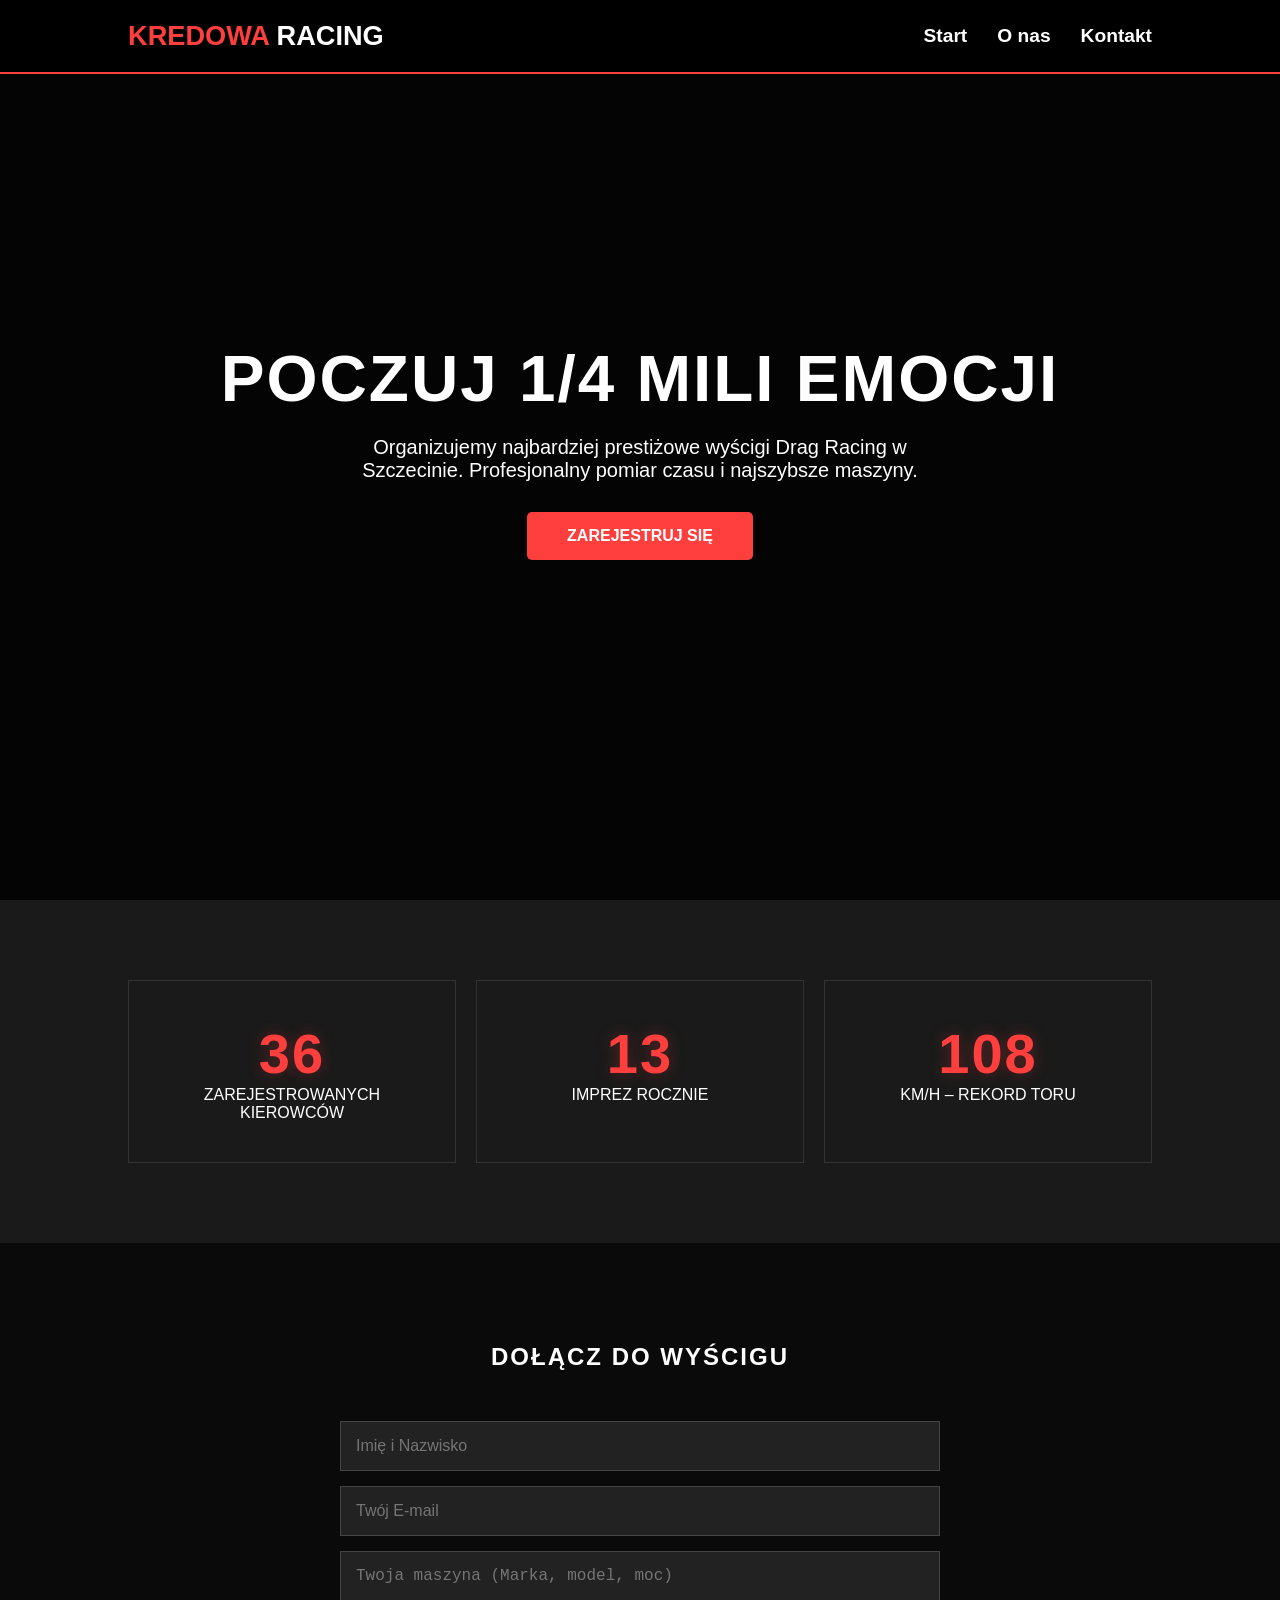
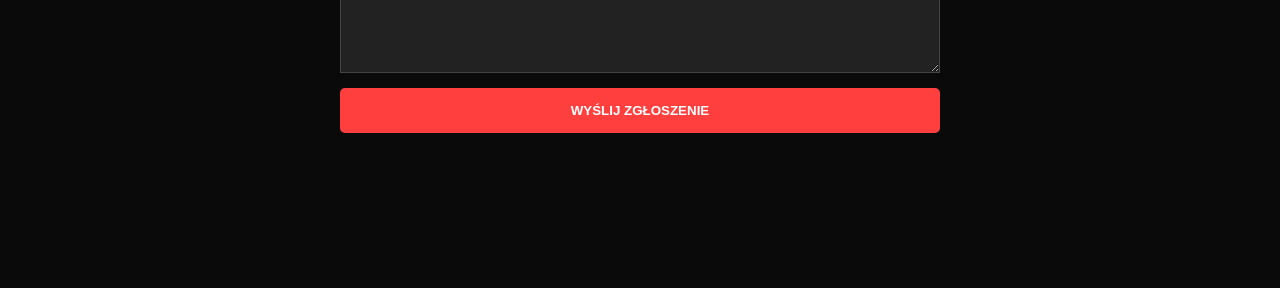
==== main.html @ 7c5ec3bd "Add files via upload" ====
<!DOCTYPE html>
<html lang="pl">
<head>
    <meta charset="UTF-8">
    <meta name="viewport" content="width=device-width, initial-scale=1.0">
    <title>KredowaRacing | Drag Racing Events</title>
    <link rel="icon" type="image/png" href="Images/logotrans.png">
    <link rel="stylesheet" href="style.css">
</head>
<body>

    <nav>
        <div class="logo">KREDOWA<span> RACING</span></div>
        <div class="hamburger" id="hamburger">
            <div class="bar"></div>
            <div class="bar"></div>
            <div class="bar"></div>
        </div>
        <ul class="nav-links">
            <li><a href="#home">Start</a></li>
            <li><a href="#stats">O nas</a></li>
            <li><a href="#contact">Kontakt</a></li>
        </ul>
    </nav>

    <section class="hero" id="home">
        <h1>Poczuj 1/4 Mili Emocji</h1>
        <p>Organizujemy najbardziej prestiżowe wyścigi Drag Racing w Szczecinie. Profesjonalny pomiar czasu i najszybsze maszyny.</p>
        <a href="#contact" class="btn">ZAREJESTRUJ SIĘ</a>
    </section>

    <section class="stats" id="stats">
        <div class="stat-card">
            <h2 class="counter" data-target="42">0</h2>
            <p>ZAREJESTROWANYCH KIEROWCÓW</p>
        </div>
        <div class="stat-card">
            <h2 class="counter" data-target="14">0</h2>
            <p>IMPREZ ROCZNIE</p>
        </div>
        <div class="stat-card">
            <h2 class="counter" data-target="210">0</h2>
            <p>KM/H – REKORD TORU</p>
        </div>
    </section>

    <section class="contact" id="contact">
        <h2>Dołącz do wyścigu</h2>
        <form id="racingForm">
            <input type="text" placeholder="Imię i Nazwisko" required>
            <input type="email" placeholder="Twój E-mail" required>
            <textarea rows="5" placeholder="Twoja maszyna (Marka, model, moc)"></textarea>
            <button type="submit" class="btn" style="border:none; cursor:pointer;">WYŚLIJ ZGŁOSZENIE</button>
        </form>
    </section>

    <script src="code.js"></script>
</body>
</html>
---- style.css ----
:root {
            --primary-color: #ff3e3e; /* Wyścigowa czerwień */
            --bg-dark: #0a0a0a;
            --text-light: #ffffff;
            --accent-gray: #1a1a1a;
        }

        * {
            margin: 0;
            padding: 0;
            box-sizing: border-box;
        }

        body {
            font-family: 'Roboto', sans-serif;
            background-color: var(--bg-dark);
            color: var(--text-light);
            overflow-x: hidden;
            scroll-behavior: smooth;
        }

        h1, h2, h3 {
            font-family: 'Orbitron', sans-serif;
            text-transform: uppercase;
            letter-spacing: 2px;
        }

        /* --- Nawigacja --- */
        nav {
            display: flex;
            justify-content: space-between;
            align-items: center;
            padding: 20px 10%;
            background: rgba(0, 0, 0, 0.95);
            position: fixed;
            width: 100%;
            z-index: 2000;
            border-bottom: 2px solid var(--primary-color);
        }

        .logo {
            font-size: 1.7rem;
            font-weight: bold;
            color: var(--primary-color);
        }

        .logo span {
            color: white;
        }

        .nav-links {
            display: flex;
            list-style: none;
        }

        .nav-links li {
            margin-left: 30px;
        }

        .nav-links a {
            text-decoration: none;
            color: white;
            font-size: 1.2rem;
            font-weight: bold;
            transition: 0.3s;
        }

        .nav-links a:hover {
            color: var(--primary-color);
        }

        /* Hamburger Icon */
        .hamburger {
            display: none;
            cursor: pointer;
            flex-direction: column;
            gap: 5px;
            z-index: 2100;
        }

        .bar {
            width: 30px;
            height: 3px;
            background-color: white;
            transition: 0.4s;
            border-radius: 2px;
        }

        /* --- Hero Section --- */
        .hero {
            height: 100vh;
            background: linear-gradient(rgba(0,0,0,0.6), rgba(0,0,0,0.6)), 
                        url('https://images.unsplash.com/photo-1532906623266-407493ad75fd?q=80&w=2070&auto=format&fit=crop') center/cover;
            display: flex;
            flex-direction: column;
            justify-content: center;
            align-items: center;
            text-align: center;
            padding: 20px;
        }

        .hero h1 {
            font-size: 4.1rem;
            margin-bottom: 20px;
            animation: fadeIn 1.5s ease-out;
        }

        .hero p {
            font-size: 1.25rem;
            max-width: 600px;
            margin-bottom: 30px;
        }

        .btn {
            padding: 15px 40px;
            background: var(--primary-color);
            color: white;
            text-decoration: none;
            font-weight: bold;
            border-radius: 5px;
            transition: transform 0.3s, box-shadow 0.3s;
            display: inline-block;
        }

        .btn:hover {
            transform: scale(1.1);
            box-shadow: 0 0 20px var(--primary-color);
        }

        /* --- Sekcja Statystyk --- */
        .stats {
            display: grid;
            grid-template-columns: repeat(auto-fit, minmax(250px, 1fr));
            gap: 20px;
            padding: 80px 10%;
            background: var(--accent-gray);
        }

        .stat-card {
            text-align: center;
            padding: 40px;
            border: 1px solid #333;
            transition: 0.3s;
        }

        .stat-card:hover {
            border-color: var(--primary-color);
            background: #222;
        }

        .stat-card h2 {
            font-size: 3.5rem;
            color: var(--primary-color);
            font-weight: 700;
            text-shadow: 0 0 15px rgba(255, 62, 62, 0.3);
        }

        /* --- Sekcja Kontakt --- */
        .contact {
            padding: 100px 10%;
            text-align: center;
        }

        form {
            max-width: 600px;
            margin: 50px auto;
            display: flex;
            flex-direction: column;
        }

        input, textarea {
            padding: 15px;
            margin-bottom: 15px;
            background: #222;
            border: 1px solid #444;
            color: white;
            font-size: 16px;
        }

        input:focus, textarea:focus {
            outline: none;
            border-color: var(--primary-color);
        }

        /* --- Responsywność --- */
        @media (max-width: 768px) {
            .hamburger {
                display: flex;
            }

            .nav-links {
                position: fixed;
                left: -100%;
                top: 0;
                flex-direction: column;
                background: rgba(10, 10, 10, 0.98);
                backdrop-filter: blur(15px);
                width: 100%;
                height: 100vh;
                justify-content: center;
                align-items: center;
                transition: 0.5s cubic-bezier(0.77, 0.2, 0.05, 1.0);
            }

            .nav-links.active {
                left: 0;
            }

            .nav-links li {
                margin: 20px 0;
                margin-left: 0;
            }

            .hero h1 { font-size: 2.2rem; }
            .stats { grid-template-columns: 1fr; }
            
            /* Animacja X dla hamburgera */
            .hamburger.active .bar:nth-child(1) { transform: rotate(-45deg) translate(-5px, 6px); }
            .hamburger.active .bar:nth-child(2) { opacity: 0; }
            .hamburger.active .bar:nth-child(3) { transform: rotate(45deg) translate(-5px, -6px); }
        }

        @keyframes fadeIn {
            from { opacity: 0; transform: translateY(30px); }
            to { opacity: 1; transform: translateY(0); }
        }
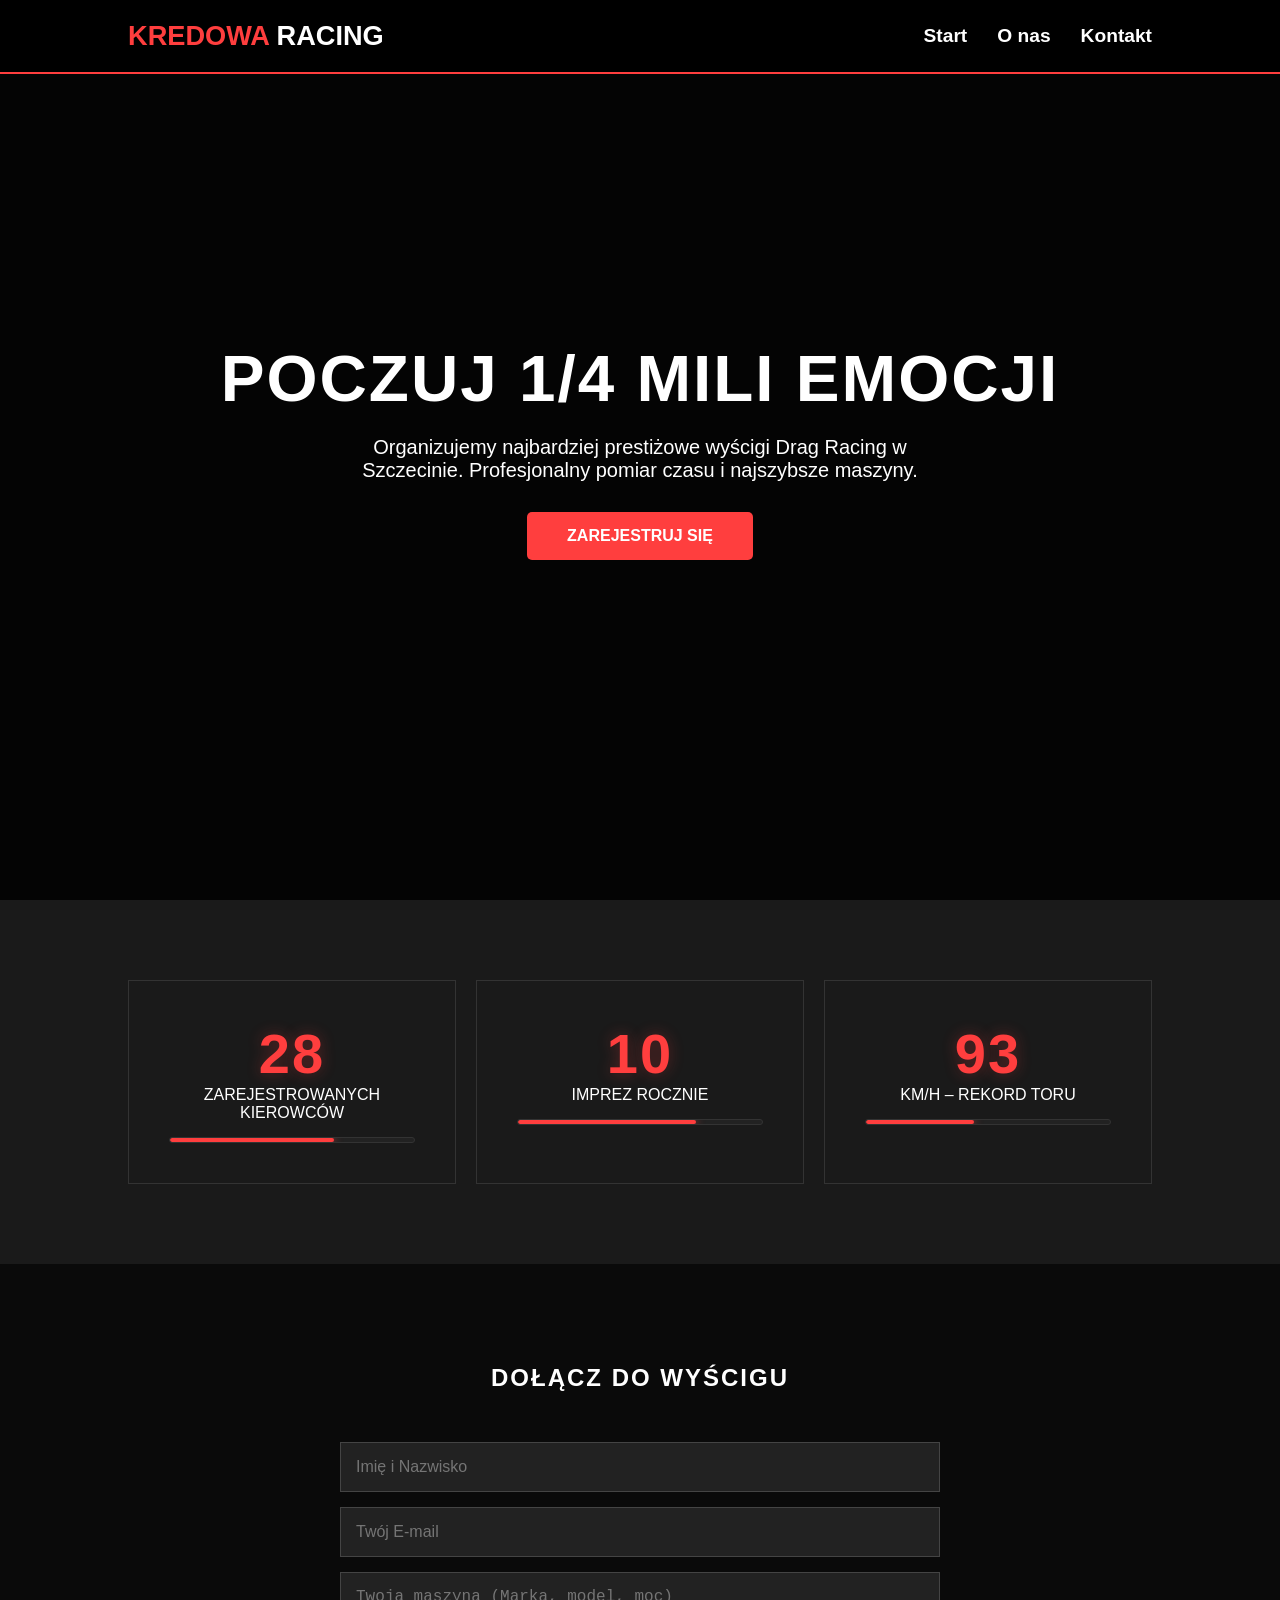
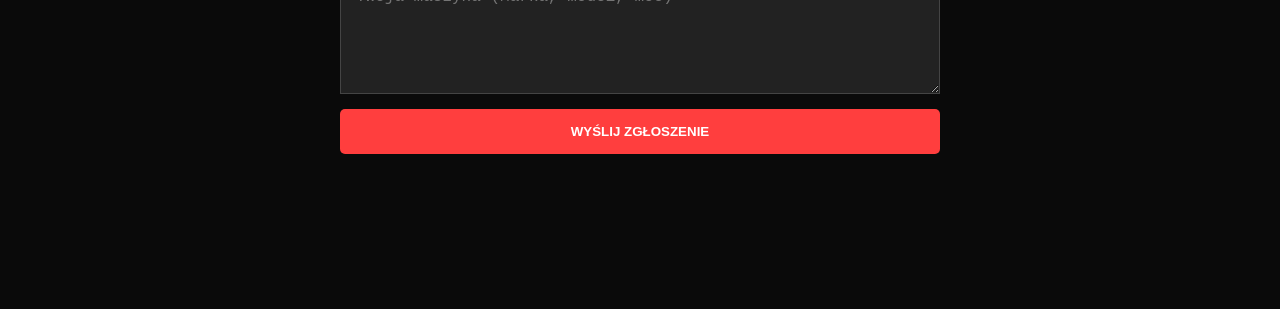
==== commit 8ce0c509: "pasek ladowania dla statystyk" ====
--- a/main.html
+++ b/main.html
@@ -1,59 +1,70 @@
-<!DOCTYPE html>
-<html lang="pl">
-<head>
-    <meta charset="UTF-8">
-    <meta name="viewport" content="width=device-width, initial-scale=1.0">
-    <title>KredowaRacing | Drag Racing Events</title>
-    <link rel="icon" type="image/png" href="Images/logotrans.png">
-    <link rel="stylesheet" href="style.css">
-</head>
-<body>
-
-    <nav>
-        <div class="logo">KREDOWA<span> RACING</span></div>
-        <div class="hamburger" id="hamburger">
-            <div class="bar"></div>
-            <div class="bar"></div>
-            <div class="bar"></div>
-        </div>
-        <ul class="nav-links">
-            <li><a href="#home">Start</a></li>
-            <li><a href="#stats">O nas</a></li>
-            <li><a href="#contact">Kontakt</a></li>
-        </ul>
-    </nav>
-
-    <section class="hero" id="home">
-        <h1>Poczuj 1/4 Mili Emocji</h1>
-        <p>Organizujemy najbardziej prestiżowe wyścigi Drag Racing w Szczecinie. Profesjonalny pomiar czasu i najszybsze maszyny.</p>
-        <a href="#contact" class="btn">ZAREJESTRUJ SIĘ</a>
-    </section>
-
-    <section class="stats" id="stats">
-        <div class="stat-card">
-            <h2 class="counter" data-target="42">0</h2>
-            <p>ZAREJESTROWANYCH KIEROWCÓW</p>
-        </div>
-        <div class="stat-card">
-            <h2 class="counter" data-target="14">0</h2>
-            <p>IMPREZ ROCZNIE</p>
-        </div>
-        <div class="stat-card">
-            <h2 class="counter" data-target="210">0</h2>
-            <p>KM/H – REKORD TORU</p>
-        </div>
-    </section>
-
-    <section class="contact" id="contact">
-        <h2>Dołącz do wyścigu</h2>
-        <form id="racingForm">
-            <input type="text" placeholder="Imię i Nazwisko" required>
-            <input type="email" placeholder="Twój E-mail" required>
-            <textarea rows="5" placeholder="Twoja maszyna (Marka, model, moc)"></textarea>
-            <button type="submit" class="btn" style="border:none; cursor:pointer;">WYŚLIJ ZGŁOSZENIE</button>
-        </form>
-    </section>
-
-    <script src="code.js"></script>
-</body>
+<!DOCTYPE html>
+<html lang="pl">
+<head>
+    <meta charset="UTF-8">
+    <meta name="viewport" content="width=device-width, initial-scale=1.0">
+    <title>KredowaRacing | Drag Racing Events</title>
+    <link rel="icon" type="image/png" href="Images/logotrans.png">
+    <link rel="stylesheet" href="style.css">
+</head>
+<body>
+
+    <nav>
+        <div class="logo">KREDOWA<span> RACING</span></div>
+        <div class="hamburger" id="hamburger">
+            <div class="bar"></div>
+            <div class="bar"></div>
+            <div class="bar"></div>
+        </div>
+        <ul class="nav-links">
+            <li><a href="#home">Start</a></li>
+            <li><a href="#stats">O nas</a></li>
+            <li><a href="#contact">Kontakt</a></li>
+        </ul>
+    </nav>
+
+    <section class="hero" id="home">
+        <h1>Poczuj 1/4 Mili Emocji</h1>
+        <p>Organizujemy najbardziej prestiżowe wyścigi Drag Racing w Szczecinie. Profesjonalny pomiar czasu i najszybsze maszyny.</p>
+        <a href="#contact" class="btn">ZAREJESTRUJ SIĘ</a>
+    </section>
+
+    <section class="stats" id="stats">
+        <div class="stat-card">
+            <h2 class="counter" data-target="42">0</h2>
+            <p>ZAREJESTROWANYCH KIEROWCÓW</p>
+            <div class="progress-container">
+                <div class="progress-bar"></div>
+            </div>
+        </div>
+        
+        <div class="stat-card">
+            <h2 class="counter" data-target="14">0</h2>
+            <p>IMPREZ ROCZNIE</p>
+            <div class="progress-container">
+                <div class="progress-bar"></div>
+            </div>
+        </div>
+
+        <div class="stat-card">
+            <h2 class="counter" data-target="210">0</h2>
+            <p>KM/H – REKORD TORU</p>
+            <div class="progress-container">
+                <div class="progress-bar"></div>
+            </div>
+        </div>
+    </section>
+
+    <section class="contact" id="contact">
+        <h2>Dołącz do wyścigu</h2>
+        <form id="racingForm">
+            <input type="text" placeholder="Imię i Nazwisko" required>
+            <input type="email" placeholder="Twój E-mail" required>
+            <textarea rows="5" placeholder="Twoja maszyna (Marka, model, moc)"></textarea>
+            <button type="submit" class="btn" style="border:none; cursor:pointer;">WYŚLIJ ZGŁOSZENIE</button>
+        </form>
+    </section>
+
+    <script src="code.js"></script>
+</body>
 </html>
--- a/style.css
+++ b/style.css
@@ -182,6 +182,32 @@
             border-color: var(--primary-color);
         }
 
+/* ... Twoje poprzednie style ... */
+
+.progress-container {
+    width: 100%;
+    height: 6px;
+    background: #222;
+    margin-top: 15px;
+    border-radius: 10px;
+    overflow: hidden;
+    border: 1px solid #333;
+}
+
+.progress-bar {
+    width: 0%; /* Ważne: startujemy od zera */
+    height: 100%;
+    background: var(--primary-color);
+    box-shadow: 0 0 10px var(--primary-color);
+    border-radius: 10px;
+    /* transition: none; - usuwamy transition, bo JS steruje płynnością przez requestAnimationFrame */
+}
+
+/* Opcjonalny efekt pulsu dla paska po najechaniu na kartę */
+.stat-card:hover .progress-bar {
+    filter: brightness(1.3);
+    box-shadow: 0 0 15px var(--primary-color);
+}
         /* --- Responsywność --- */
         @media (max-width: 768px) {
             .hamburger {
